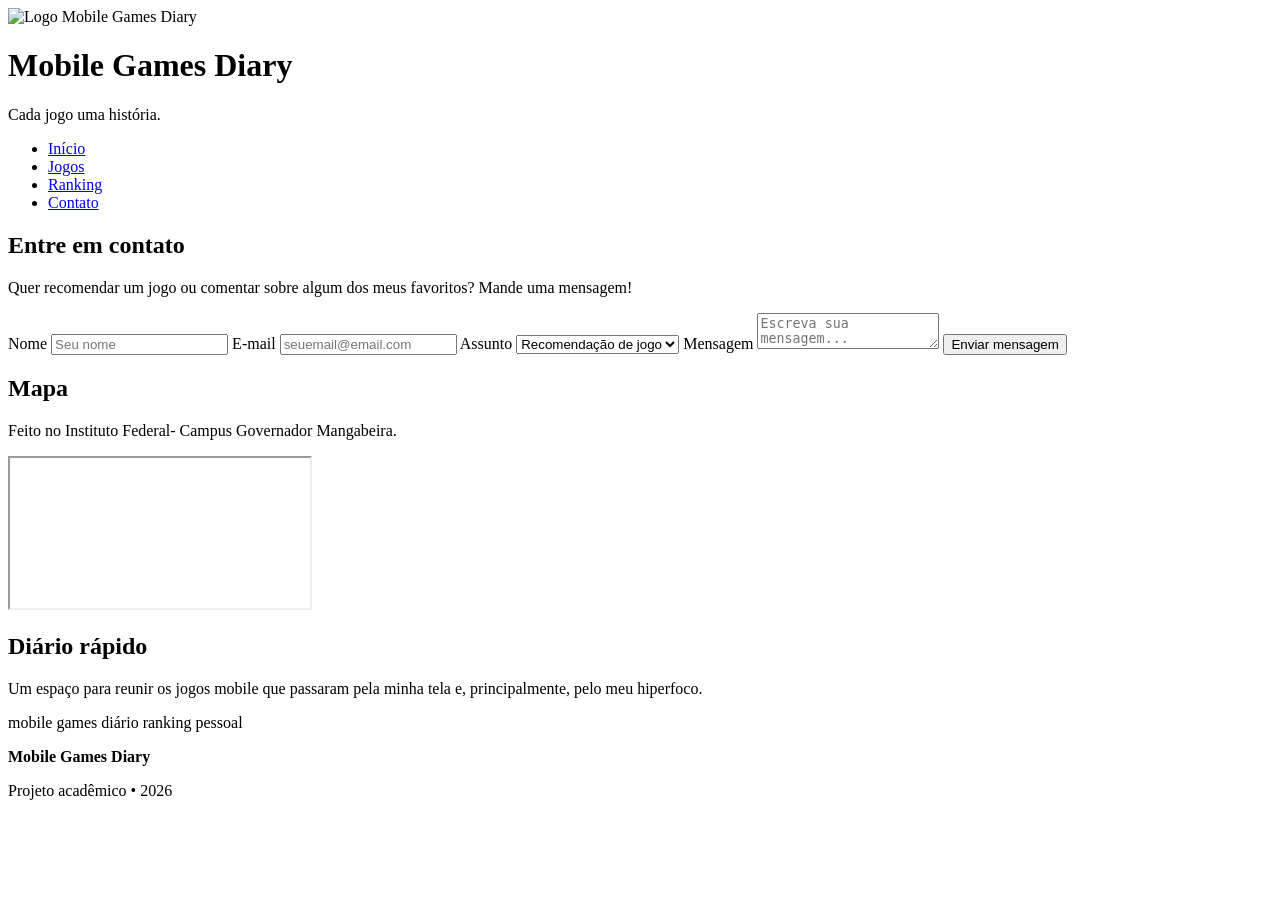
==== contato.html @ 6de1cf96 "Add files via upload" ====
<!DOCTYPE html>
<html lang="pt-BR">
<head>
<meta charset="UTF-8">
<meta name="viewport" content="width=device-width, initial-scale=1.0">
<title>Contato | Mobile Games Diary</title>
<link rel="stylesheet" href="css/estilo.css">
</head>
<body>
<header class="header">
<div class="brand">
<img src="imagens/logo3.jpeg" alt="Logo Mobile Games Diary">
<div>
<h1>Mobile Games Diary</h1>
<p>Cada jogo uma história.</p>
</div>
</div>
</header>
<nav class="topnav">
<ul>
<li><a class="" href="index.html">Início</a></li>
<li><a class="" href="jogos.html">Jogos</a></li>
<li><a class="" href="ranking.html">Ranking</a></li>
<li><a class="active" href="contato.html">Contato</a></li>
</ul>
</nav>
<div id="conteudo">
<div class="layout">
<div class="colunaEsquerda">
<section class="section">
<h2>Entre em contato</h2>
<p>Quer recomendar um jogo ou comentar sobre algum dos meus favoritos? Mande uma mensagem!</p>
<form class="form-grid">
<label for="nome">Nome
<input id="nome" type="text" name="nome" placeholder="Seu nome" required>
</label>
<label for="email">E-mail
<input id="email" type="email" name="email" placeholder="seuemail@email.com" required>
</label>
<label for="assunto">Assunto
<select id="assunto" name="assunto">
<option>Recomendação de jogo</option>
<option>Comentário</option>
<option>Outro</option>
</select>
</label>
<label for="mensagem">Mensagem
<textarea id="mensagem" name="mensagem" placeholder="Escreva sua mensagem..." required></textarea>
</label>
<button type="submit">Enviar mensagem</button>
</form>
</section>
<section class="article">
<h2>Mapa</h2>
<p>Feito no Instituto Federal- Campus Governador Mangabeira.</p>
<iframe class="map" src="https://www.google.com/maps?q=Governador%20Mangabeira%20BA&output=embed" loading="lazy" title="Mapa"></iframe>
</section>
</div>
<aside class="colunaDireita">
<h2>Diário rápido</h2>
<p>Um espaço para reunir os jogos mobile que passaram pela minha tela e, principalmente, pelo meu hiperfoco.</p>
<span class="tag">mobile games</span>
<span class="tag">diário</span>
<span class="tag">ranking pessoal</span>
</aside>
</div>
</div>
<footer class="footer">
<p><strong>Mobile Games Diary</strong></p>
<p>Projeto acadêmico • 2026</p>
</footer>
</body>
</html>
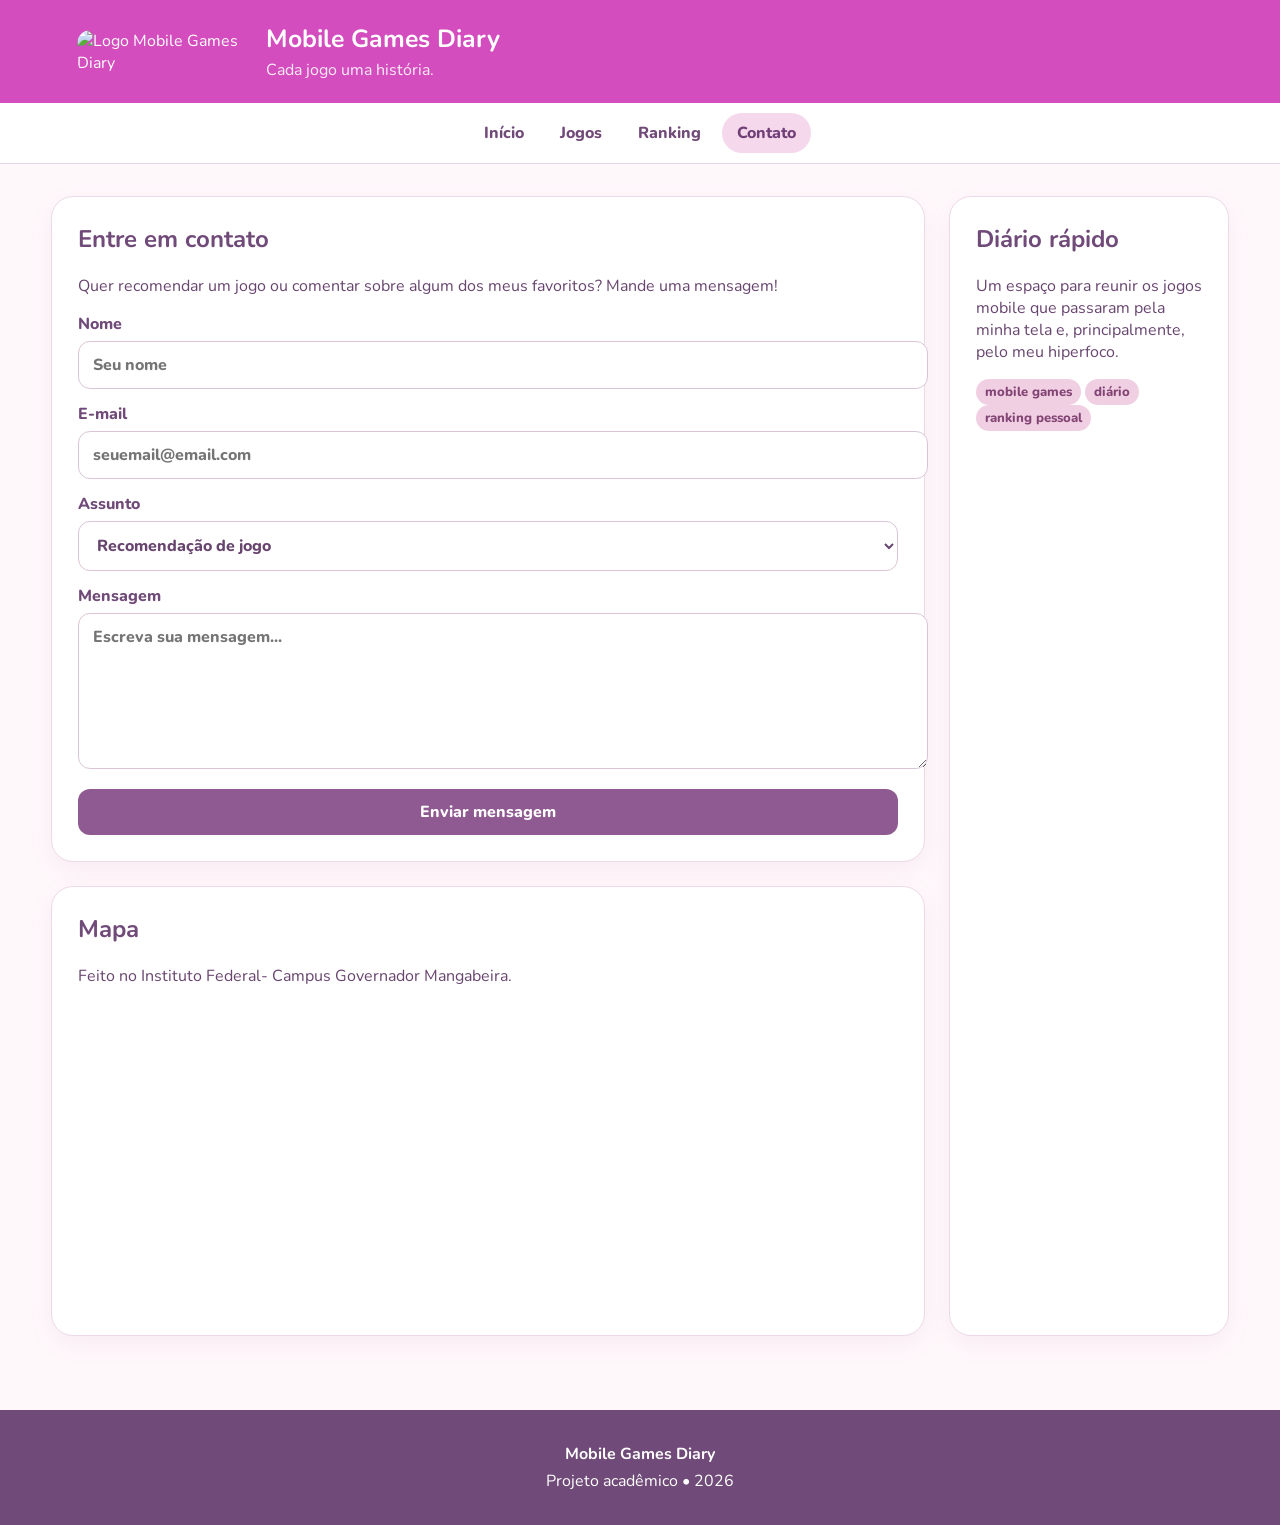
==== commit b831a84c: "Update contato.html" ====
--- a/contato.html
+++ b/contato.html
@@ -4,7 +4,7 @@
 <meta charset="UTF-8">
 <meta name="viewport" content="width=device-width, initial-scale=1.0">
 <title>Contato | Mobile Games Diary</title>
-<link rel="stylesheet" href="css/estilo.css">
+<link rel="stylesheet" href="estilo.css">
 </head>
 <body>
 <header class="header">
@@ -70,4 +70,4 @@
 <p>Projeto acadêmico • 2026</p>
 </footer>
 </body>
-</html>+</html>
--- a/estilo.css
+++ b/estilo.css
@@ -0,0 +1,461 @@
+@import url('https://fonts.googleapis.com/css2?family=Nunito:wght@400;600;700;800&display=swap');
+
+ {
+    box-sizing: border-box;
+}
+
+html {
+    scroll-behavior: smooth;
+}
+
+body {
+    margin: 0;
+    font-family: 'Nunito', Arial, sans-serif;
+    background: #fff8fb;
+    color: #68456f;
+}
+
+.header {
+    background: #d44dbe;
+    color: white;
+    padding: 22px 6%;
+    display: flex;
+    align-items: center;
+    justify-content: space-between;
+    gap: 20px;
+}
+
+.brand {
+    display: flex;
+    align-items: center;
+    gap: 14px;
+}
+
+.brand img {
+    width: 175px;
+    height: auto;
+    border-radius: 14px;
+}
+
+.brand h1 {
+    margin: 0;
+    font-size: 1.55rem;
+}
+
+.brand p {
+    margin: 3px 0 0;
+    opacity: .9;
+}
+
+.topnav {
+    background: #ffffff;
+    border-bottom: 1px solid #ead7e5;
+    position: sticky;
+    top: 0;
+    z-index: 10;
+}
+
+.topnav ul {
+    list-style: none;
+    display: flex;
+    justify-content: center;
+    flex-wrap: wrap;
+    gap: 6px;
+    padding: 10px 5%;
+    margin: 0;
+}
+
+.topnav a {
+    display: block;
+    text-decoration: none;
+    color: #704a78;
+    font-weight: 800;
+    padding: 9px 15px;
+    border-radius: 999px;
+}
+
+.topnav a:hover,
+.topnav a.active {
+    background: #f5d8eb;
+    color: #713f78;
+}
+
+#conteudo {
+    width: min(1180px, 92%);
+    margin: 32px auto;
+}
+
+.layout {
+    display: grid;
+    grid-template-columns: minmax(0, 1fr) 280px;
+    gap: 24px;
+}
+
+.colunaEsquerda {
+    min-width: 0;
+}
+
+.section,
+.article,
+.colunaDireita {
+    background: #ffffff;
+    border: 1px solid #edd9e8;
+    border-radius: 22px;
+    padding: 26px;
+    box-shadow: 0 8px 24px rgba(151, 83, 145, 0.08);
+    margin-bottom: 24px;
+}
+
+.section h2,
+.article h2,
+.colunaDireita h2 {
+    margin-top: 0;
+    color: #704a78;
+}
+
+.hero {
+    background: linear-gradient(135deg, #f8ddec, #f0e2f8);
+    padding: 42px;
+    border-radius: 22px;
+}
+
+.hero h2 {
+    font-size: clamp(2rem, 5vw, 3.3rem);
+    margin: 8px 0;
+    color: #704a78;
+}
+
+.hero p {
+    max-width: 650px;
+    font-size: 1.08rem;
+    line-height: 1.7;
+    color: #725b73;
+}
+
+.btn {
+    display: inline-block;
+    background: #8f5a91;
+    color: white;
+    text-decoration: none;
+    font-weight: 800;
+    padding: 11px 18px;
+    border-radius: 12px;
+}
+
+.btn:hover {
+    background: #754779;
+}
+
+.cards {
+    display: grid;
+    grid-template-columns: repeat(3, 1fr);
+    gap: 18px;
+}
+
+.card {
+    overflow: hidden;
+    background: #fff7fc;
+    border: 1px solid #ecd7e8;
+    border-radius: 18px;
+    transition: transform .2s, box-shadow .2s;
+}
+
+.card:hover {
+    transform: translateY(-4px);
+    box-shadow: 0 10px 24px rgba(173, 69, 179, 0.14);
+}
+
+.card img {
+    width: 100%;
+    height: 180px;
+    display: block;
+    object-fit: cover;
+}
+
+.card-content {
+    padding: 16px;
+    background: #fff7fc;
+}
+
+.card h3 {
+    margin: 0 0 7px;
+    color: #704a78;
+}
+
+.card p {
+    line-height: 1.5;
+    margin-bottom: 0;
+    color: #765e76;
+}
+
+.card a {
+    text-decoration: none;
+    color: inherit;
+    display: block;
+}
+
+.tag {
+    display: inline-block;
+    padding: 4px 9px;
+    border-radius: 999px;
+    background: #f1cfe3;
+    color: #824474;
+    font-size: .82rem;
+    font-weight: 800;
+}
+
+.rating {
+    color: #a04f8b;
+    font-weight: 800;
+}
+
+table {
+    width: 100%;
+    border-collapse: collapse;
+    overflow: hidden;
+    border-radius: 14px;
+}
+
+th,
+td {
+    padding: 13px;
+    text-align: left;
+    border-bottom: 1px solid #eadde7;
+}
+
+th {
+    background: #e8b8da;
+    color: #633b6d;
+}
+
+tr:nth-child(even) {
+    background: #fff5fa;
+}
+
+.gallery {
+    display: grid;
+    grid-template-columns: repeat(2, 1fr);
+    gap: 18px;
+}
+
+.gallery img {
+    width: 100%;
+    border-radius: 18px;
+    border: 3px solid #e3a9d1;
+}
+
+.video {
+    position: relative;
+    padding-top: 56.25%;
+    overflow: hidden;
+    border-radius: 18px;
+    background: #eadbea;
+}
+
+.video iframe {
+    position: absolute;
+    inset: 0;
+    width: 100%;
+    height: 100%;
+    border: 0;
+}
+
+.video-jogo {
+    width: 100%;
+    max-width: 700px;
+    display: block;
+    border-radius: 18px;
+}
+
+.form-grid {
+    display: grid;
+    gap: 14px;
+}
+
+label {
+    font-weight: 800;
+    color: #704a78;
+}
+
+input,
+textarea,
+select {
+    width: 100%;
+    padding: 12px 14px;
+    margin-top: 6px;
+    border: 1px solid #d9c5d6;
+    border-radius: 12px;
+    font: inherit;
+    background: #ffffff;
+    color: #68456f;
+}
+
+textarea {
+    min-height: 130px;
+    resize: vertical;
+}
+
+button {
+    border: 0;
+    cursor: pointer;
+    background: #8f5a91;
+    color: white;
+    font: inherit;
+    font-weight: 800;
+    padding: 12px 20px;
+    border-radius: 12px;
+}
+
+.map {
+    width: 100%;
+    min-height: 300px;
+    border: 0;
+    border-radius: 18px;
+}
+
+.footer {
+    margin-top: 50px;
+    background: #704a78;
+    color: #ffffff;
+    text-align: center;
+    padding: 28px 6%;
+}
+
+.footer p {
+    margin: 5px;
+}
+
+@media (max-width: 850px) {
+
+    .header {
+        flex-direction: column;
+        text-align: center;
+        padding: 20px 5%;
+    }
+
+    .brand {
+        flex-direction: column;
+    }
+
+    .brand img {
+        width: 150px;
+    }
+
+    .layout {
+        grid-template-columns: 1fr;
+    }
+
+    .cards {
+        grid-template-columns: repeat(2, 1fr);
+    }
+
+    #conteudo {
+        width: 92%;
+    }
+
+    .hero {
+        padding: 32px;
+    }
+
+}
+@media (max-width: 560px) {
+
+    body {
+        overflow-x: hidden;
+    }
+
+    #conteudo {
+        width: 94%;
+        margin: 20px auto;
+    }
+
+    .header {
+        padding: 18px 15px;
+    }
+
+    .brand img {
+        width: 130px;
+    }
+
+    .brand h1 {
+        font-size: 1.3rem;
+    }
+
+    .brand p {
+        font-size: 0.95rem;
+    }
+
+    .topnav ul {
+        flex-direction: column;
+        align-items: stretch;
+        gap: 4px;
+        padding: 8px 15px;
+    }
+
+    .topnav a {
+        text-align: center;
+        padding: 8px 12px;
+    }
+
+    .hero {
+        padding: 25px 20px;
+    }
+
+    .hero h2 {
+        font-size: 2rem;
+    }
+
+    .hero p {
+        font-size: 1rem;
+        line-height: 1.5;
+    }
+
+    .section,
+    .article,
+    .colunaDireita {
+        padding: 18px;
+        border-radius: 18px;
+    }
+
+    .section h2,
+    .article h2,
+    .colunaDireita h2 {
+        font-size: 1.5rem;
+    }
+
+    .cards,
+    .gallery {
+        grid-template-columns: 1fr;
+    }
+
+    .card img {
+        height: auto;
+        max-height: 220px;
+    }
+
+    .gallery img {
+        width: 100%;
+    }
+
+    .video-jogo {
+        width: 100%;
+    }
+
+    table {
+        display: block;
+        width: 100%;
+        overflow-x: auto;
+        font-size: 0.85rem;
+    }
+
+    input,
+    textarea,
+    select {
+        width: 100%;
+        max-width: 100%;
+    }
+
+    .footer {
+        padding: 24px 15px;
+    }
+}
